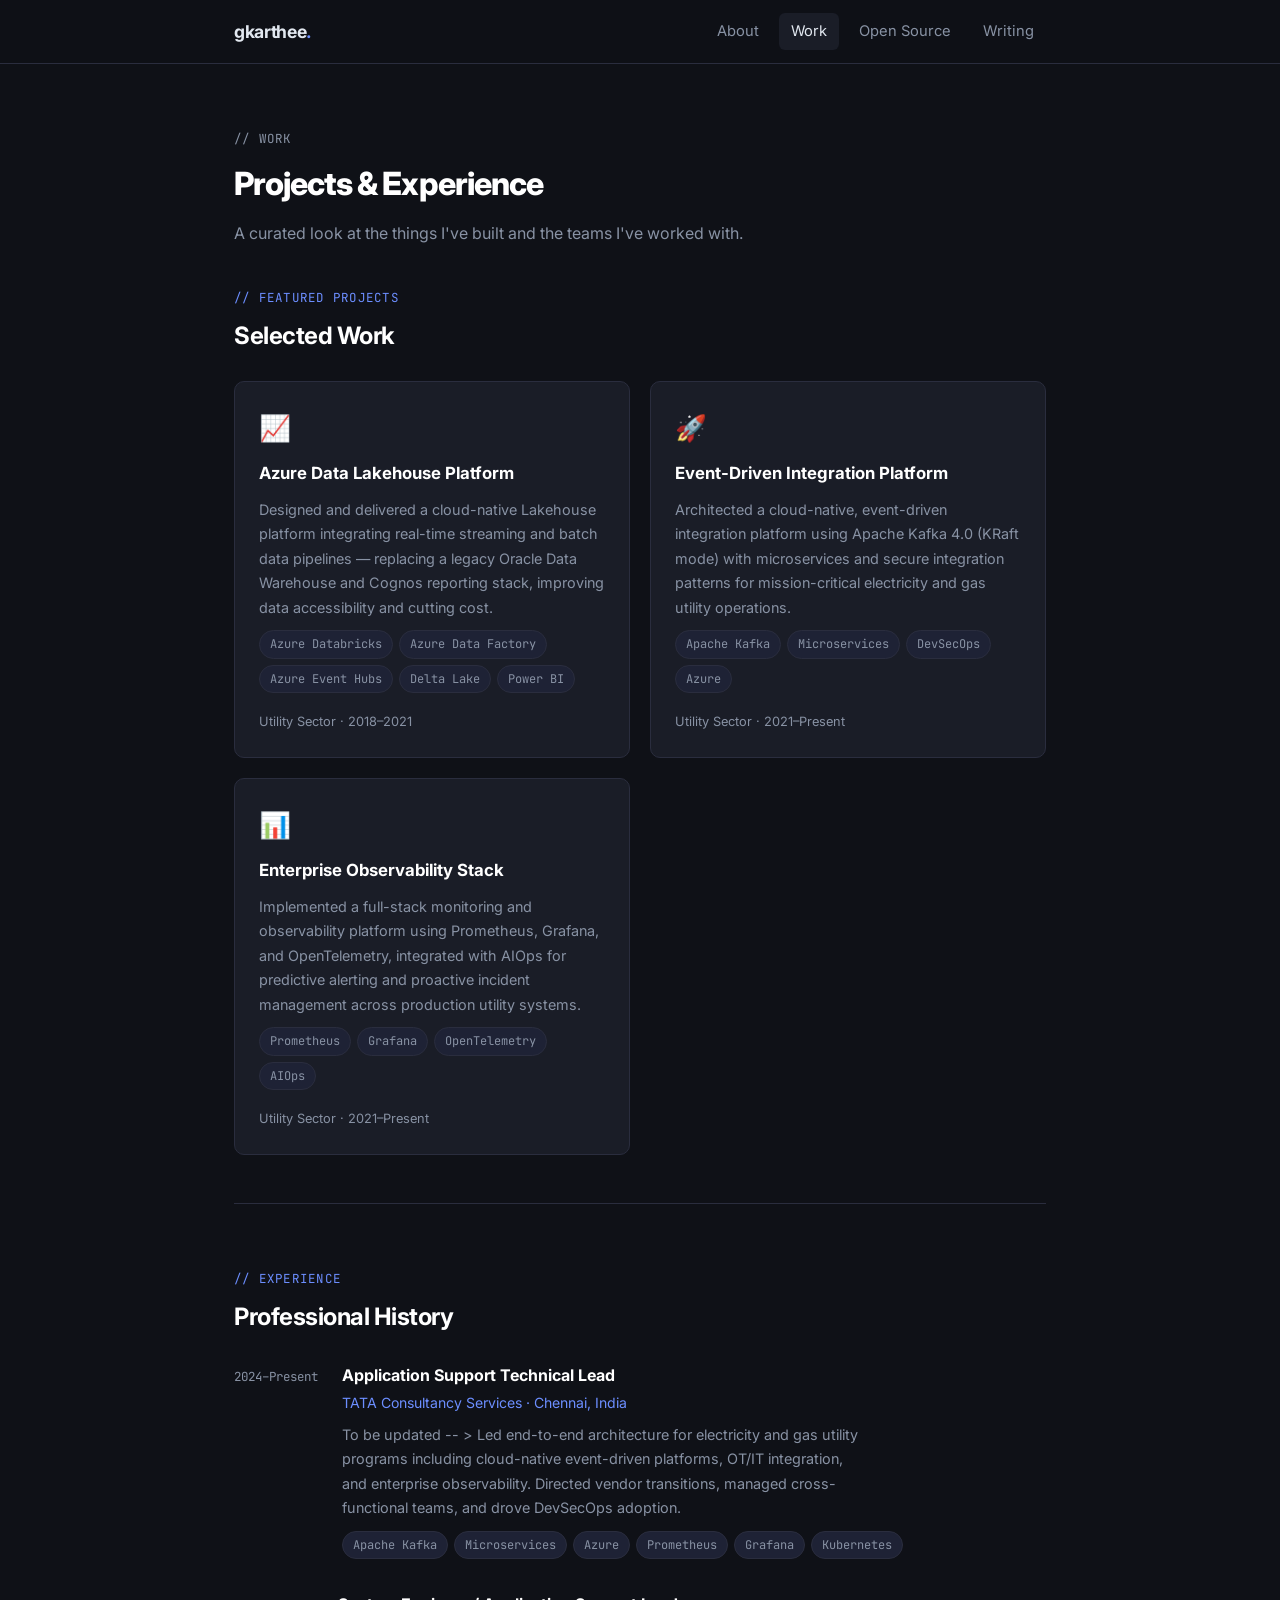
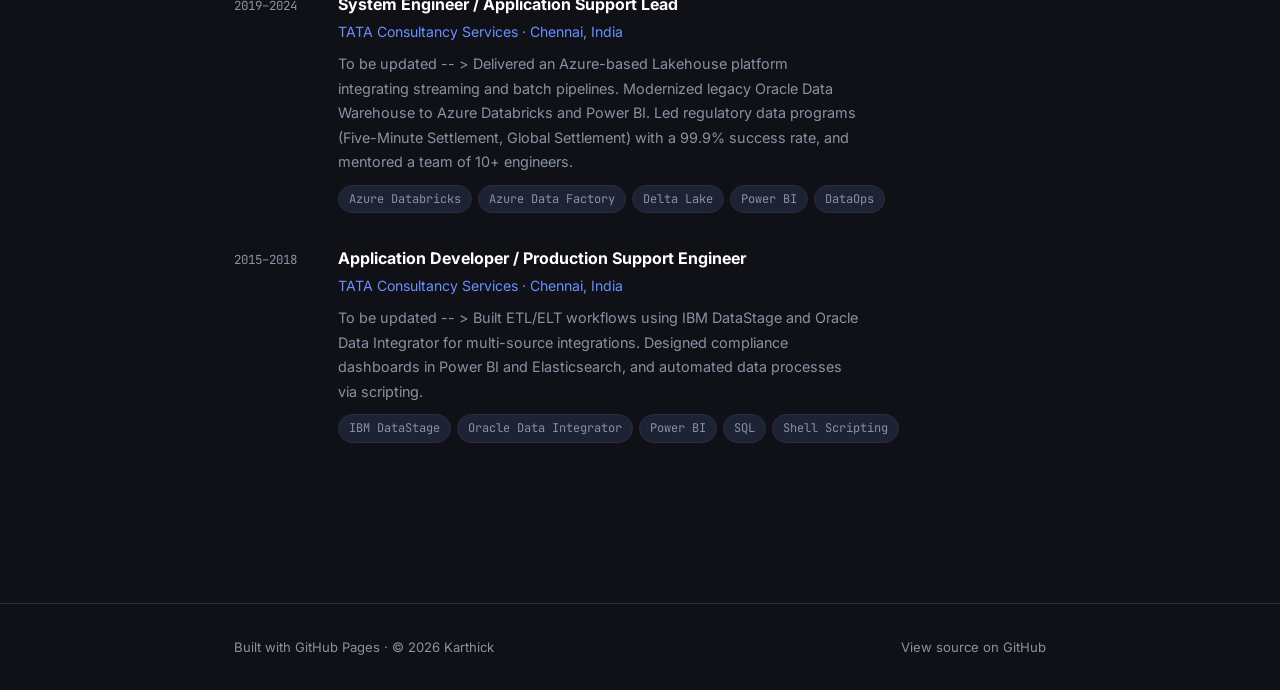
==== work/index.html @ 758ca740 "Updated Work Page" ====
<!DOCTYPE html>
<html lang="en">
<head>
  <meta charset="UTF-8" />
  <meta name="viewport" content="width=device-width, initial-scale=1.0" />
  <meta name="description" content="Karthick Govindasamy – Projects and Professional Experience." />
  <title>Work · Karthick</title>
  <link rel="preconnect" href="https://fonts.googleapis.com" />
  <link rel="preconnect" href="https://fonts.gstatic.com" crossorigin />
  <link href="https://fonts.googleapis.com/css2?family=Inter:wght@400;500;600;700;800&family=JetBrains+Mono:wght@400;500&display=swap" rel="stylesheet" />
  <link rel="stylesheet" href="../assets/css/style.css" />
</head>
<body>

  <!-- ── Navigation ── -->
  <nav>
    <div class="nav-inner">
      <a href="../index.html" class="nav-brand">gkarthee<span>.</span></a>
      <div class="nav-links">
        <a href="../index.html">About</a>
        <a href="../work/index.html" class="active">Work</a>
        <a href="../opensource/index.html">Open Source</a>
        <a href="../writing/index.html">Writing</a>
      </div>
    </div>
  </nav>

  <div class="page">
    <div class="page-header">
      <p class="section-label">// work</p>
      <h1>Projects &amp; Experience</h1>
      <p>A curated look at the things I've built and the teams I've worked with.</p>
    </div>

    <!-- ── Featured Projects ── -->
    <section class="section" style="margin-top: 0;">
      <p class="section-label">// featured projects</p>
      <h2>Selected Work</h2>

      <div class="card-grid">

        <!-- Azure Data Lakehouse -->
        <div class="card">
          <div class="card-icon">&#128200;</div>
          <h3>Azure Data Lakehouse Platform</h3>
          <p>
            Designed and delivered a cloud-native Lakehouse platform integrating real-time streaming
            and batch data pipelines — replacing a legacy Oracle Data Warehouse and Cognos reporting
            stack, improving data accessibility and cutting cost.
          </p>
          <div class="tags">
            <span class="tag">Azure Databricks</span>
            <span class="tag">Azure Data Factory</span>
            <span class="tag">Azure Event Hubs</span>
            <span class="tag">Delta Lake</span>
            <span class="tag">Power BI</span>
          </div>
          <div class="card-footer">
            <span style="font-size:0.8rem; color:var(--color-muted);">Utility Sector · 2018–2021</span>
          </div>
        </div>

        <!-- Kafka Event-Driven Platform -->
        <div class="card">
          <div class="card-icon">&#128640;</div>
          <h3>Event-Driven Integration Platform</h3>
          <p>
            Architected a cloud-native, event-driven integration platform using Apache Kafka 4.0
            (KRaft mode) with microservices and secure integration patterns for mission-critical
            electricity and gas utility operations.
          </p>
          <div class="tags">
            <span class="tag">Apache Kafka</span>
            <span class="tag">Microservices</span>
            <span class="tag">DevSecOps</span>
            <span class="tag">Azure</span>
          </div>
          <div class="card-footer">
            <span style="font-size:0.8rem; color:var(--color-muted);">Utility Sector · 2021–Present</span>
          </div>
        </div>

        <!-- Observability Stack -->
        <div class="card">
          <div class="card-icon">&#128202;</div>
          <h3>Enterprise Observability Stack</h3>
          <p>
            Implemented a full-stack monitoring and observability platform using Prometheus,
            Grafana, and OpenTelemetry, integrated with AIOps for predictive alerting and
            proactive incident management across production utility systems.
          </p>
          <div class="tags">
            <span class="tag">Prometheus</span>
            <span class="tag">Grafana</span>
            <span class="tag">OpenTelemetry</span>
            <span class="tag">AIOps</span>
          </div>
          <div class="card-footer">
            <span style="font-size:0.8rem; color:var(--color-muted);">Utility Sector · 2021–Present</span>
          </div>
        </div>

      </div>
      <!-- TODO: Add more project cards as needed -->
    </section>

    <hr class="divider" />

    <!-- ── Experience ── -->
    <section class="section">
      <p class="section-label">// experience</p>
      <h2>Professional History</h2>

      <!--
        IMPORTANT: Only include information you are comfortable sharing publicly.
        Do NOT include: salary/compensation data, unreleased product details,
        confidential client names without permission, or proprietary details.
      -->

      <div style="display: flex; flex-direction: column; gap: 32px;">

        <!-- Application Support Technical Lead -->
        <div style="display:flex; gap: 24px;">
          <div style="min-width:80px; font-family:var(--font-mono); font-size:0.78rem; color:var(--color-muted); padding-top:4px;">
            2024–Present
          </div>
          <div>
            <h3 style="color:#fff; font-size:1rem; font-weight:700;">Application Support Technical Lead</h3>
            <p style="color:var(--color-accent); font-size:0.88rem; margin: 2px 0 8px;">TATA Consultancy Services &middot; Chennai, India</p>
            <p style="color:var(--color-muted); font-size:0.9rem; max-width:520px;">
              To be updated -- > Led end-to-end architecture for electricity and gas utility programs including
              cloud-native event-driven platforms, OT/IT integration, and enterprise observability.
              Directed vendor transitions, managed cross-functional teams, and drove DevSecOps adoption.
            </p>
            <div class="tags" style="margin-top:10px;">
              <span class="tag">Apache Kafka</span>
              <span class="tag">Microservices</span>
              <span class="tag">Azure</span>
              <span class="tag">Prometheus</span>
              <span class="tag">Grafana</span>
              <span class="tag">Kubernetes</span>
            </div>
          </div>
        </div>

        <!-- System Engineer / Application Support Lead -->
        <div style="display:flex; gap: 24px;">
          <div style="min-width:80px; font-family:var(--font-mono); font-size:0.78rem; color:var(--color-muted); padding-top:4px;">
            2019–2024
          </div>
          <div>
            <h3 style="color:#fff; font-size:1rem; font-weight:700;">System Engineer / Application Support Lead</h3>
            <p style="color:var(--color-accent); font-size:0.88rem; margin: 2px 0 8px;">TATA Consultancy Services &middot; Chennai, India</p>
            <p style="color:var(--color-muted); font-size:0.9rem; max-width:520px;">
              To be updated -- > Delivered an Azure-based Lakehouse platform integrating streaming and batch pipelines.
              Modernized legacy Oracle Data Warehouse to Azure Databricks and Power BI.
              Led regulatory data programs (Five-Minute Settlement, Global Settlement) with
              a 99.9% success rate, and mentored a team of 10+ engineers.
            </p>
            <div class="tags" style="margin-top:10px;">
              <span class="tag">Azure Databricks</span>
              <span class="tag">Azure Data Factory</span>
              <span class="tag">Delta Lake</span>
              <span class="tag">Power BI</span>
              <span class="tag">DataOps</span>
            </div>
          </div>
        </div>

        <!-- Application Developer / Production Support Engineer -->
        <div style="display:flex; gap: 24px;">
          <div style="min-width:80px; font-family:var(--font-mono); font-size:0.78rem; color:var(--color-muted); padding-top:4px;">
            2015–2018
          </div>
          <div>
            <h3 style="color:#fff; font-size:1rem; font-weight:700;">Application Developer / Production Support Engineer</h3>
            <p style="color:var(--color-accent); font-size:0.88rem; margin: 2px 0 8px;">TATA Consultancy Services &middot; Chennai, India</p>
            <p style="color:var(--color-muted); font-size:0.9rem; max-width:520px;">
              To be updated -- > Built ETL/ELT workflows using IBM DataStage and Oracle Data Integrator for
              multi-source integrations. Designed compliance dashboards in Power BI and
              Elasticsearch, and automated data processes via scripting.
            </p>
            <div class="tags" style="margin-top:10px;">
              <span class="tag">IBM DataStage</span>
              <span class="tag">Oracle Data Integrator</span>
              <span class="tag">Power BI</span>
              <span class="tag">SQL</span>
              <span class="tag">Shell Scripting</span>
            </div>
          </div>
        </div>

      </div>
    </section>

  </div>

  <!-- ── Footer ── -->
  <footer>
    <div class="footer-inner">
      <p>Built with GitHub Pages &middot; &copy; <span id="yr"></span> Karthick</p>
      <p>
        <a href="https://github.com/gkarthee/karthick" target="_blank" rel="noopener"
           style="color:var(--color-muted); font-size:0.82rem;">
          View source on GitHub
        </a>
      </p>
    </div>
  </footer>

  <script>document.getElementById('yr').textContent = new Date().getFullYear();</script>
</body>
</html>
---- assets/css/style.css ----
/* =========================================================
   Professional Profile Site – Shared Stylesheet
   ========================================================= */

/* ── Reset & Base ── */
*, *::before, *::after { box-sizing: border-box; margin: 0; padding: 0; }

:root {
  --color-bg:         #0f1117;
  --color-surface:    #1a1d27;
  --color-border:     #2a2d3e;
  --color-accent:     #6c8eff;
  --color-accent-dim: #3d52a0;
  --color-text:       #e2e8f0;
  --color-muted:      #8892a4;
  --color-tag-bg:     #1e2235;
  --font-sans:        'Inter', system-ui, -apple-system, sans-serif;
  --font-mono:        'JetBrains Mono', 'Fira Code', monospace;
  --radius:           10px;
  --max-w:            860px;
  --nav-h:            64px;
}

html { scroll-behavior: smooth; }

body {
  background: var(--color-bg);
  color: var(--color-text);
  font-family: var(--font-sans);
  font-size: 16px;
  line-height: 1.7;
  min-height: 100vh;
}

a { color: var(--color-accent); text-decoration: none; }
a:hover { text-decoration: underline; }

img { max-width: 100%; display: block; }

/* ── Navigation ── */
nav {
  position: sticky;
  top: 0;
  z-index: 100;
  background: rgba(15, 17, 23, 0.85);
  backdrop-filter: blur(12px);
  border-bottom: 1px solid var(--color-border);
  height: var(--nav-h);
  display: flex;
  align-items: center;
}

.nav-inner {
  max-width: var(--max-w);
  margin: 0 auto;
  padding: 0 24px;
  width: 100%;
  display: flex;
  align-items: center;
  justify-content: space-between;
}

.nav-brand {
  font-weight: 700;
  font-size: 1.1rem;
  color: var(--color-text);
  letter-spacing: -0.02em;
}
.nav-brand span { color: var(--color-accent); }

.nav-links { display: flex; gap: 8px; }

.nav-links a {
  color: var(--color-muted);
  font-size: 0.92rem;
  padding: 6px 12px;
  border-radius: 6px;
  transition: color 0.2s, background 0.2s;
}
.nav-links a:hover,
.nav-links a.active {
  color: var(--color-text);
  background: var(--color-surface);
  text-decoration: none;
}

/* ── Page wrapper ── */
.page { max-width: var(--max-w); margin: 0 auto; padding: 0 24px 80px; }

/* ── Hero (index only) ── */
.hero {
  padding: 80px 0 64px;
  display: flex;
  flex-direction: column;
  gap: 20px;
}

.hero-eyebrow {
  font-size: 0.85rem;
  font-family: var(--font-mono);
  color: var(--color-accent);
  letter-spacing: 0.08em;
  text-transform: uppercase;
}

.hero h1 {
  font-size: clamp(2rem, 5vw, 3rem);
  font-weight: 800;
  letter-spacing: -0.04em;
  line-height: 1.15;
  color: #fff;
}

.hero h1 span { color: var(--color-accent); }

.hero-sub {
  font-size: 1.15rem;
  color: var(--color-muted);
  max-width: 560px;
}

.hero-actions { display: flex; gap: 12px; flex-wrap: wrap; margin-top: 8px; }

.btn {
  display: inline-flex;
  align-items: center;
  gap: 6px;
  padding: 10px 20px;
  border-radius: var(--radius);
  font-size: 0.92rem;
  font-weight: 600;
  transition: opacity 0.2s, transform 0.15s;
  cursor: pointer;
}
.btn:hover { opacity: 0.88; transform: translateY(-1px); text-decoration: none; }

.btn-primary {
  background: var(--color-accent);
  color: #fff;
}

.btn-outline {
  border: 1px solid var(--color-border);
  color: var(--color-text);
  background: transparent;
}
.btn-outline:hover { border-color: var(--color-accent); color: var(--color-accent); }

/* ── Section heading ── */
.section { margin-top: 64px; }
.section-label {
  font-family: var(--font-mono);
  font-size: 0.78rem;
  text-transform: uppercase;
  letter-spacing: 0.1em;
  color: var(--color-accent);
  margin-bottom: 8px;
}
.section h2 {
  font-size: 1.5rem;
  font-weight: 700;
  letter-spacing: -0.02em;
  margin-bottom: 24px;
  color: #fff;
}

/* ── Divider ── */
.divider {
  border: none;
  border-top: 1px solid var(--color-border);
  margin: 48px 0;
}

/* ── Cards ── */
.card-grid {
  display: grid;
  grid-template-columns: repeat(auto-fill, minmax(280px, 1fr));
  gap: 20px;
}

.card {
  background: var(--color-surface);
  border: 1px solid var(--color-border);
  border-radius: var(--radius);
  padding: 24px;
  transition: border-color 0.2s, transform 0.2s;
  display: flex;
  flex-direction: column;
  gap: 10px;
}
.card:hover { border-color: var(--color-accent-dim); transform: translateY(-2px); }

.card-icon { font-size: 1.6rem; }
.card h3 { font-size: 1.05rem; font-weight: 700; color: #fff; }
.card p { font-size: 0.9rem; color: var(--color-muted); flex: 1; }

.card-footer {
  display: flex;
  align-items: center;
  justify-content: space-between;
  margin-top: 8px;
}

/* ── Tags ── */
.tags { display: flex; flex-wrap: wrap; gap: 6px; }
.tag {
  background: var(--color-tag-bg);
  border: 1px solid var(--color-border);
  color: var(--color-muted);
  font-size: 0.75rem;
  padding: 3px 10px;
  border-radius: 999px;
  font-family: var(--font-mono);
}

/* ── List items (writing / articles) ── */
.post-list { list-style: none; display: flex; flex-direction: column; gap: 2px; }
.post-item {
  display: flex;
  align-items: baseline;
  justify-content: space-between;
  gap: 16px;
  padding: 14px 0;
  border-bottom: 1px solid var(--color-border);
}
.post-item:last-child { border-bottom: none; }

.post-title { font-size: 1rem; font-weight: 500; color: var(--color-text); }
.post-title:hover { color: var(--color-accent); }
.post-meta { font-size: 0.8rem; color: var(--color-muted); white-space: nowrap; font-family: var(--font-mono); }

/* ── Page header (inner pages) ── */
.page-header { padding: 56px 0 40px; }
.page-header h1 { font-size: 2rem; font-weight: 800; letter-spacing: -0.03em; color: #fff; }
.page-header p { color: var(--color-muted); margin-top: 8px; max-width: 520px; }

/* ── Skill pills (profile) ── */
.skill-group { margin-bottom: 20px; }
.skill-group-label { font-size: 0.8rem; font-family: var(--font-mono); color: var(--color-muted); margin-bottom: 8px; text-transform: uppercase; letter-spacing: 0.06em; }
.pills { display: flex; flex-wrap: wrap; gap: 8px; }
.pill {
  background: var(--color-surface);
  border: 1px solid var(--color-border);
  color: var(--color-text);
  font-size: 0.85rem;
  padding: 5px 14px;
  border-radius: 6px;
}

/* ── Social links ── */
.social-links { display: flex; gap: 16px; flex-wrap: wrap; margin-top: 8px; }
.social-link {
  display: inline-flex;
  align-items: center;
  gap: 6px;
  color: var(--color-muted);
  font-size: 0.88rem;
  transition: color 0.2s;
}
.social-link:hover { color: var(--color-accent); text-decoration: none; }

/* ── Footer ── */
footer {
  border-top: 1px solid var(--color-border);
  margin-top: 80px;
  padding: 32px 0;
}
.footer-inner {
  max-width: var(--max-w);
  margin: 0 auto;
  padding: 0 24px;
  display: flex;
  align-items: center;
  justify-content: space-between;
  flex-wrap: wrap;
  gap: 12px;
}
.footer-inner p { font-size: 0.82rem; color: var(--color-muted); }

/* ── Responsive ── */
@media (max-width: 600px) {
  .nav-links a { padding: 6px 8px; font-size: 0.85rem; }
  .hero { padding: 48px 0 40px; }
  .card-grid { grid-template-columns: 1fr; }
  .post-item { flex-direction: column; gap: 4px; }
  .footer-inner { justify-content: center; text-align: center; }
}
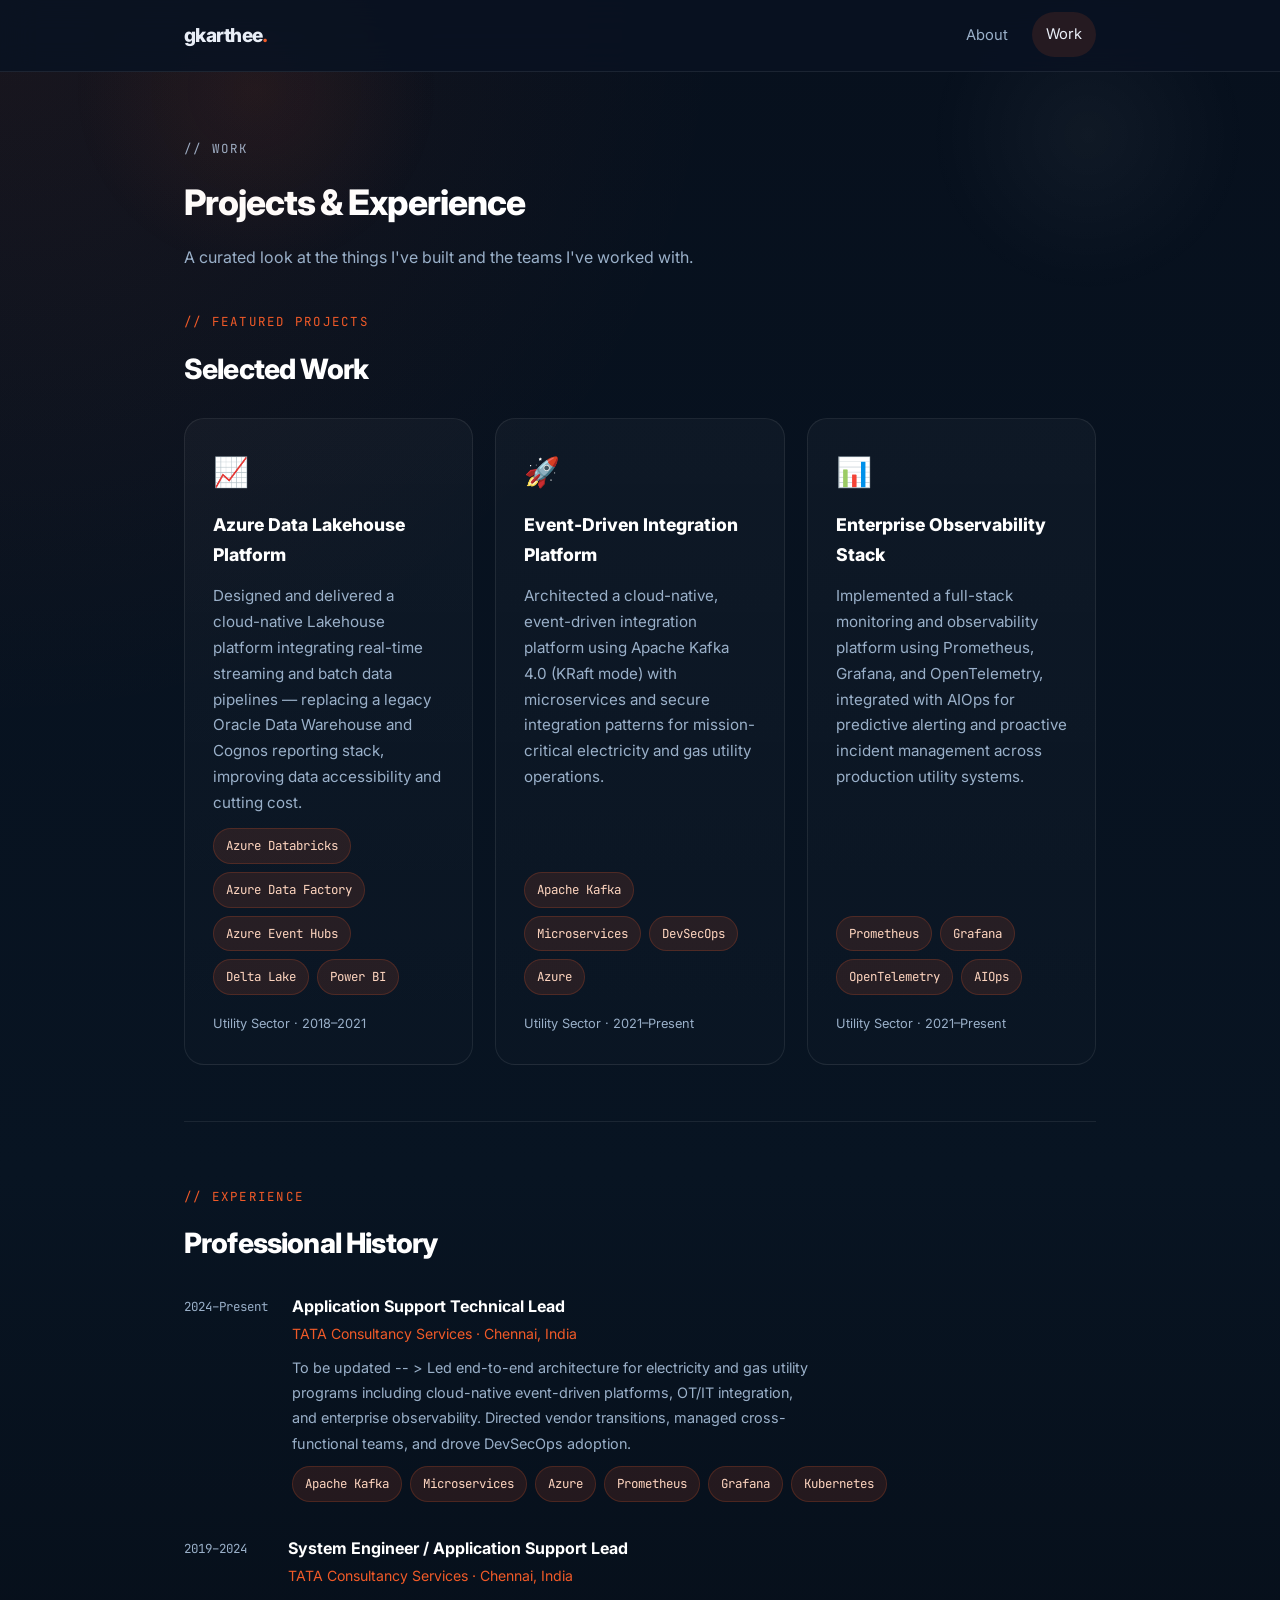
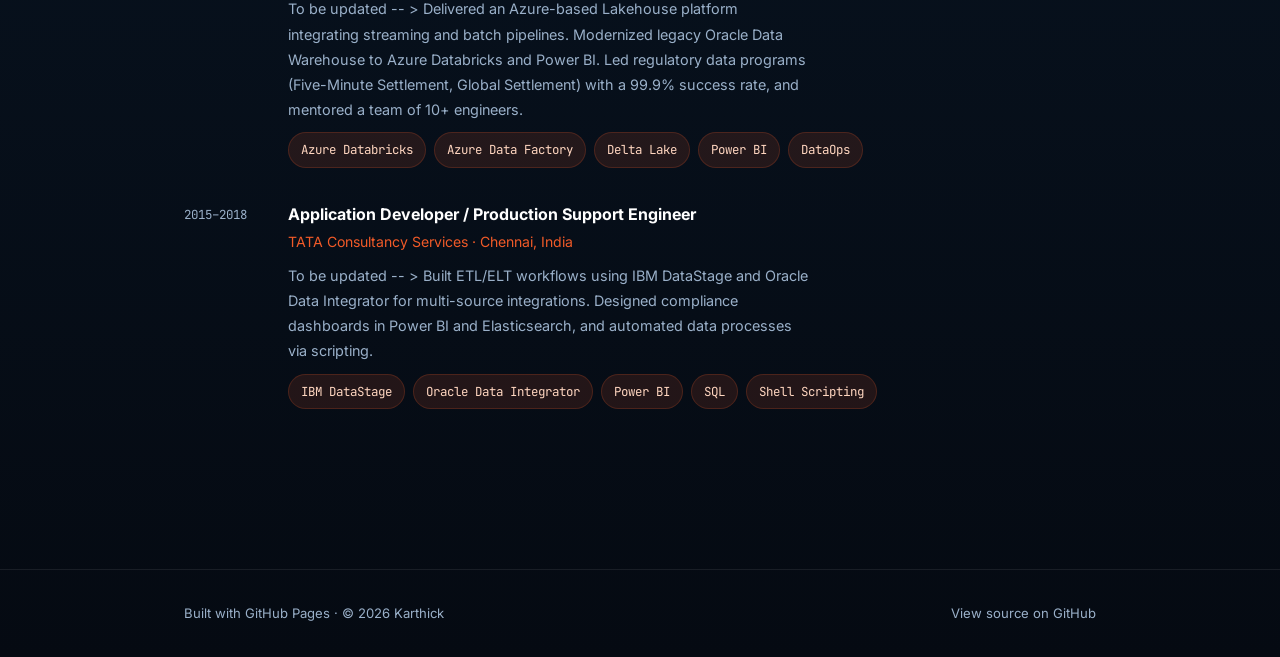
==== commit ff97d741: "Updated Main Page" ====
--- a/work/index.html
+++ b/work/index.html
@@ -18,9 +18,9 @@
       <a href="../index.html" class="nav-brand">gkarthee<span>.</span></a>
       <div class="nav-links">
         <a href="../index.html">About</a>
-        <a href="../work/index.html" class="active">Work</a>
+        <a href="../work/index.html" class="active">Work</a><!-- commenting to add the details later 
         <a href="../opensource/index.html">Open Source</a>
-        <a href="../writing/index.html">Writing</a>
+        <a href="../writing/index.html">Writing</a>-->
       </div>
     </div>
   </nav>
--- a/assets/css/style.css
+++ b/assets/css/style.css
@@ -1,35 +1,48 @@
 /* =========================================================
-   Professional Profile Site – Shared Stylesheet
+   Professional Profile Site – Grafana-Inspired Theme
    ========================================================= */
 
 /* ── Reset & Base ── */
 *, *::before, *::after { box-sizing: border-box; margin: 0; padding: 0; }
 
 :root {
-  --color-bg:         #0f1117;
-  --color-surface:    #1a1d27;
-  --color-border:     #2a2d3e;
-  --color-accent:     #6c8eff;
-  --color-accent-dim: #3d52a0;
-  --color-text:       #e2e8f0;
-  --color-muted:      #8892a4;
-  --color-tag-bg:     #1e2235;
-  --font-sans:        'Inter', system-ui, -apple-system, sans-serif;
-  --font-mono:        'JetBrains Mono', 'Fira Code', monospace;
-  --radius:           10px;
-  --max-w:            860px;
-  --nav-h:            64px;
+  --color-bg:          #07101d;
+  --color-bg-soft:     #0c1728;
+  --color-surface:     #111b2f;
+  --color-surface-strong:#18243c;
+  --color-border:      rgba(255,255,255,0.08);
+  --color-accent:      #f05a28;
+  --color-accent-dim:  #d26a43;
+  --color-text:        #e9eef7;
+  --color-muted:       #9ab0c9;
+  --color-muted-strong:#7e95b4;
+  --color-tag-bg:      rgba(240,90,40,0.12);
+  --font-sans:         'Inter', system-ui, -apple-system, sans-serif;
+  --font-mono:         'JetBrains Mono', 'Fira Code', monospace;
+  --radius:            16px;
+  --max-w:             960px;
+  --nav-h:             72px;
 }
 
 html { scroll-behavior: smooth; }
 
 body {
-  background: var(--color-bg);
+  min-height: 100vh;
+  background: radial-gradient(circle at top left, rgba(240,90,40,0.08), transparent 28%),
+              linear-gradient(180deg, #07101d 0%, #081422 52%, #050a12 100%);
   color: var(--color-text);
   font-family: var(--font-sans);
   font-size: 16px;
-  line-height: 1.7;
-  min-height: 100vh;
+  line-height: 1.75;
+}
+
+body::before {
+  content: '';
+  position: fixed;
+  inset: 0;
+  pointer-events: none;
+  background: radial-gradient(circle at 20% 10%, rgba(240,90,40,0.08), transparent 14%),
+              radial-gradient(circle at 85% 15%, rgba(255,255,255,0.04), transparent 12%);
 }
 
 a { color: var(--color-accent); text-decoration: none; }
@@ -42,8 +55,8 @@
   position: sticky;
   top: 0;
   z-index: 100;
-  background: rgba(15, 17, 23, 0.85);
-  backdrop-filter: blur(12px);
+  background: rgba(9, 18, 34, 0.9);
+  backdrop-filter: blur(18px);
   border-bottom: 1px solid var(--color-border);
   height: var(--nav-h);
   display: flex;
@@ -61,86 +74,105 @@
 }
 
 .nav-brand {
-  font-weight: 700;
-  font-size: 1.1rem;
-  color: var(--color-text);
-  letter-spacing: -0.02em;
+  font-weight: 800;
+  font-size: 1.2rem;
+  color: var(--color-text);
+  letter-spacing: -0.03em;
 }
 .nav-brand span { color: var(--color-accent); }
 
-.nav-links { display: flex; gap: 8px; }
+.nav-links {
+  display: flex;
+  gap: 10px;
+}
 
 .nav-links a {
   color: var(--color-muted);
   font-size: 0.92rem;
-  padding: 6px 12px;
-  border-radius: 6px;
-  transition: color 0.2s, background 0.2s;
+  padding: 10px 14px;
+  border-radius: 999px;
+  transition: color 0.2s, background 0.2s, transform 0.2s;
 }
 .nav-links a:hover,
 .nav-links a.active {
   color: var(--color-text);
-  background: var(--color-surface);
-  text-decoration: none;
+  background: rgba(240, 90, 40, 0.12);
+  transform: translateY(-1px);
 }
 
 /* ── Page wrapper ── */
-.page { max-width: var(--max-w); margin: 0 auto; padding: 0 24px 80px; }
+.page {
+  max-width: var(--max-w);
+  margin: 0 auto;
+  padding: 0 24px 80px;
+}
 
 /* ── Hero (index only) ── */
 .hero {
-  padding: 80px 0 64px;
+  margin-top: 32px;
+  padding: 48px 40px;
   display: flex;
   flex-direction: column;
   gap: 20px;
+  background: rgba(20, 30, 48, 0.85);
+  border: 1px solid var(--color-border);
+  border-radius: 24px;
+  box-shadow: 0 24px 60px rgba(0, 0, 0, 0.18);
+  backdrop-filter: blur(10px);
 }
 
 .hero-eyebrow {
-  font-size: 0.85rem;
+  font-size: 0.82rem;
   font-family: var(--font-mono);
   color: var(--color-accent);
-  letter-spacing: 0.08em;
+  letter-spacing: 0.18em;
   text-transform: uppercase;
 }
 
 .hero h1 {
-  font-size: clamp(2rem, 5vw, 3rem);
+  font-size: clamp(2.4rem, 5vw, 3.6rem);
   font-weight: 800;
-  letter-spacing: -0.04em;
-  line-height: 1.15;
-  color: #fff;
+  letter-spacing: -0.05em;
+  line-height: 1.05;
+  color: #ffffff;
 }
 
 .hero h1 span { color: var(--color-accent); }
 
 .hero-sub {
-  font-size: 1.15rem;
-  color: var(--color-muted);
-  max-width: 560px;
-}
-
-.hero-actions { display: flex; gap: 12px; flex-wrap: wrap; margin-top: 8px; }
+  font-size: 1.05rem;
+  color: var(--color-muted);
+  max-width: 640px;
+}
+
+.hero-actions {
+  display: flex;
+  gap: 14px;
+  flex-wrap: wrap;
+  margin-top: 12px;
+}
 
 .btn {
   display: inline-flex;
   align-items: center;
-  gap: 6px;
-  padding: 10px 20px;
-  border-radius: var(--radius);
-  font-size: 0.92rem;
-  font-weight: 600;
-  transition: opacity 0.2s, transform 0.15s;
+  gap: 8px;
+  padding: 13px 22px;
+  border-radius: 999px;
+  font-size: 0.95rem;
+  font-weight: 700;
+  transition: transform 0.2s, box-shadow 0.2s, opacity 0.2s;
   cursor: pointer;
 }
-.btn:hover { opacity: 0.88; transform: translateY(-1px); text-decoration: none; }
+.btn:hover { transform: translateY(-2px); opacity: 0.95; }
 
 .btn-primary {
-  background: var(--color-accent);
-  color: #fff;
+  background: linear-gradient(135deg, var(--color-accent), #ff7b49);
+  color: #09121e;
+  box-shadow: 0 18px 30px rgba(240, 90, 40, 0.22);
 }
 
 .btn-outline {
-  border: 1px solid var(--color-border);
+  border: 1px solid rgba(255, 255, 255, 0.12);
   color: var(--color-text);
   background: transparent;
 }
@@ -152,63 +184,67 @@
   font-family: var(--font-mono);
   font-size: 0.78rem;
   text-transform: uppercase;
-  letter-spacing: 0.1em;
+  letter-spacing: 0.18em;
   color: var(--color-accent);
-  margin-bottom: 8px;
+  margin-bottom: 12px;
 }
 .section h2 {
-  font-size: 1.5rem;
-  font-weight: 700;
-  letter-spacing: -0.02em;
+  font-size: 1.75rem;
+  font-weight: 800;
+  letter-spacing: -0.03em;
   margin-bottom: 24px;
-  color: #fff;
+  color: #ffffff;
 }
 
 /* ── Divider ── */
 .divider {
   border: none;
-  border-top: 1px solid var(--color-border);
-  margin: 48px 0;
+  border-top: 1px solid rgba(255, 255, 255, 0.08);
+  margin: 56px 0;
 }
 
 /* ── Cards ── */
 .card-grid {
   display: grid;
   grid-template-columns: repeat(auto-fill, minmax(280px, 1fr));
-  gap: 20px;
+  gap: 22px;
 }
 
 .card {
-  background: var(--color-surface);
-  border: 1px solid var(--color-border);
-  border-radius: var(--radius);
-  padding: 24px;
-  transition: border-color 0.2s, transform 0.2s;
+  background: linear-gradient(180deg, rgba(255,255,255,0.03), rgba(255,255,255,0.01));
+  border: 1px solid rgba(255,255,255,0.08);
+  border-radius: 20px;
+  padding: 28px;
+  transition: transform 0.24s, border-color 0.24s, box-shadow 0.24s;
   display: flex;
   flex-direction: column;
-  gap: 10px;
-}
-.card:hover { border-color: var(--color-accent-dim); transform: translateY(-2px); }
-
-.card-icon { font-size: 1.6rem; }
-.card h3 { font-size: 1.05rem; font-weight: 700; color: #fff; }
-.card p { font-size: 0.9rem; color: var(--color-muted); flex: 1; }
+  gap: 12px;
+}
+.card:hover {
+  transform: translateY(-4px);
+  border-color: var(--color-accent);
+  box-shadow: 0 22px 48px rgba(0, 0, 0, 0.18);
+}
+
+.card-icon { font-size: 1.8rem; }
+.card h3 { font-size: 1.1rem; font-weight: 800; color: #ffffff; }
+.card p { font-size: 0.95rem; color: var(--color-muted); flex: 1; line-height: 1.7; }
 
 .card-footer {
   display: flex;
   align-items: center;
   justify-content: space-between;
-  margin-top: 8px;
+  margin-top: 6px;
 }
 
 /* ── Tags ── */
-.tags { display: flex; flex-wrap: wrap; gap: 6px; }
+.tags { display: flex; flex-wrap: wrap; gap: 8px; }
 .tag {
   background: var(--color-tag-bg);
-  border: 1px solid var(--color-border);
-  color: var(--color-muted);
-  font-size: 0.75rem;
-  padding: 3px 10px;
+  border: 1px solid rgba(240, 90, 40, 0.2);
+  color: #ffd6c0;
+  font-size: 0.78rem;
+  padding: 6px 12px;
   border-radius: 999px;
   font-family: var(--font-mono);
 }
@@ -220,44 +256,77 @@
   align-items: baseline;
   justify-content: space-between;
   gap: 16px;
-  padding: 14px 0;
-  border-bottom: 1px solid var(--color-border);
+  padding: 16px 0;
+  border-bottom: 1px solid rgba(255, 255, 255, 0.08);
 }
 .post-item:last-child { border-bottom: none; }
 
-.post-title { font-size: 1rem; font-weight: 500; color: var(--color-text); }
+.post-title { font-size: 1rem; font-weight: 600; color: var(--color-text); }
 .post-title:hover { color: var(--color-accent); }
-.post-meta { font-size: 0.8rem; color: var(--color-muted); white-space: nowrap; font-family: var(--font-mono); }
+.post-meta { font-size: 0.82rem; color: var(--color-muted); white-space: nowrap; font-family: var(--font-mono); }
 
 /* ── Page header (inner pages) ── */
 .page-header { padding: 56px 0 40px; }
-.page-header h1 { font-size: 2rem; font-weight: 800; letter-spacing: -0.03em; color: #fff; }
-.page-header p { color: var(--color-muted); margin-top: 8px; max-width: 520px; }
+.page-header h1 { font-size: 2.2rem; font-weight: 800; letter-spacing: -0.03em; color: #ffffff; }
+.page-header p { color: var(--color-muted); margin-top: 10px; max-width: 520px; }
 
 /* ── Skill pills (profile) ── */
-.skill-group { margin-bottom: 20px; }
-.skill-group-label { font-size: 0.8rem; font-family: var(--font-mono); color: var(--color-muted); margin-bottom: 8px; text-transform: uppercase; letter-spacing: 0.06em; }
-.pills { display: flex; flex-wrap: wrap; gap: 8px; }
+.skill-group { margin-bottom: 24px; }
+.skill-group-label {
+  font-size: 0.82rem;
+  font-family: var(--font-mono);
+  color: var(--color-muted);
+  margin-bottom: 12px;
+  text-transform: uppercase;
+  letter-spacing: 0.12em;
+}
+.pills { display: flex; flex-wrap: wrap; gap: 10px; }
 .pill {
-  background: var(--color-surface);
-  border: 1px solid var(--color-border);
-  color: var(--color-text);
-  font-size: 0.85rem;
-  padding: 5px 14px;
-  border-radius: 6px;
+  background: rgba(255,255,255,0.04);
+  border: 1px solid rgba(255,255,255,0.08);
+  color: var(--color-text);
+  font-size: 0.9rem;
+  padding: 8px 16px;
+  border-radius: 999px;
 }
 
 /* ── Social links ── */
-.social-links { display: flex; gap: 16px; flex-wrap: wrap; margin-top: 8px; }
+.social-links { display: flex; gap: 18px; flex-wrap: wrap; margin-top: 8px; }
 .social-link {
   display: inline-flex;
   align-items: center;
-  gap: 6px;
-  color: var(--color-muted);
-  font-size: 0.88rem;
-  transition: color 0.2s;
-}
-.social-link:hover { color: var(--color-accent); text-decoration: none; }
+  gap: 8px;
+  color: var(--color-muted);
+  font-size: 0.92rem;
+  transition: color 0.2s, transform 0.2s;
+}
+.social-link:hover { color: var(--color-accent); transform: translateX(2px); text-decoration: none; }
+
+footer {
+  margin-top: 56px;
+  padding: 24px 0 40px;
+  color: var(--color-muted);
+}
+
+.footer-inner {
+  max-width: var(--max-w);
+  margin: 0 auto;
+  padding: 0 24px;
+  display: flex;
+  justify-content: space-between;
+  gap: 16px;
+  flex-wrap: wrap;
+}
+
+footer a { color: var(--color-muted); }
+footer a:hover { color: var(--color-accent); }
+
+@media (max-width: 720px) {
+  .hero { padding: 32px 24px; }
+  .page { padding: 0 18px 60px; }
+  .nav-inner { padding: 0 18px; }
+  .footer-inner { flex-direction: column; align-items: flex-start; }
+}
 
 /* ── Footer ── */
 footer {
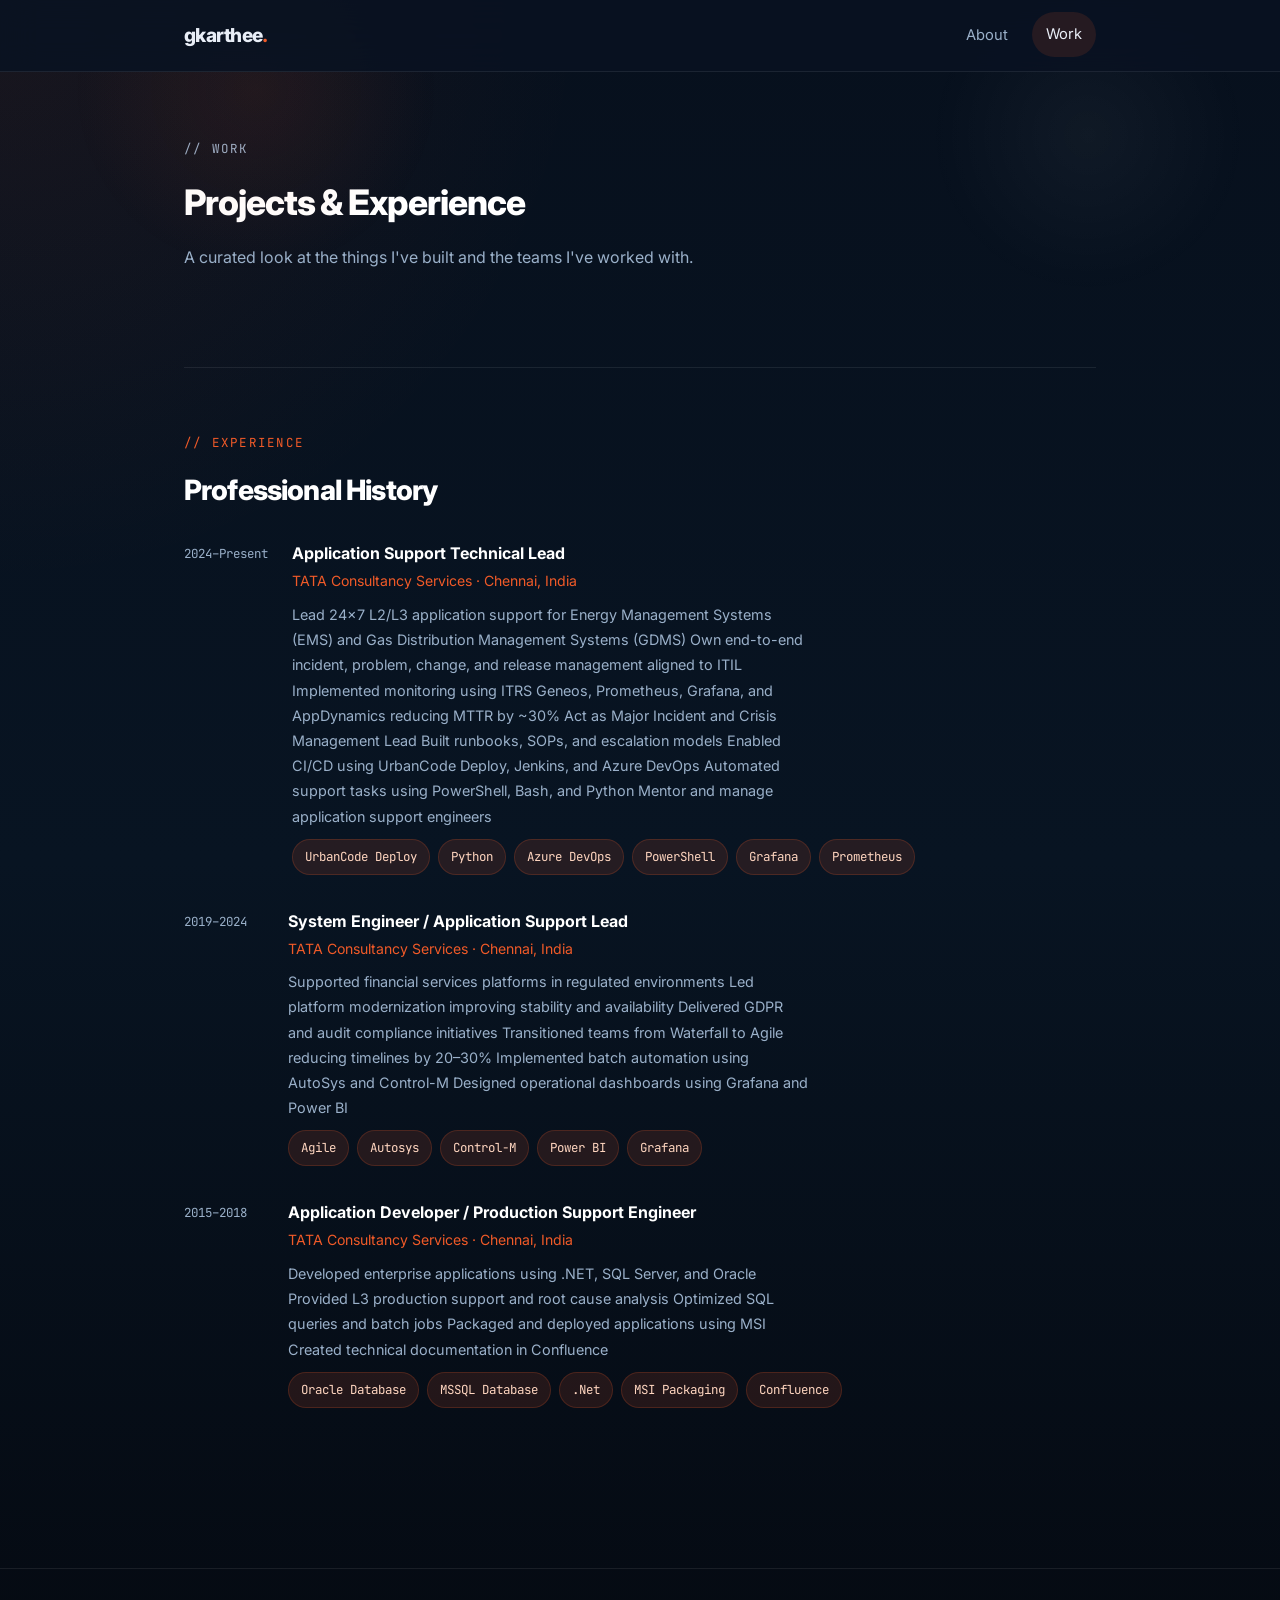
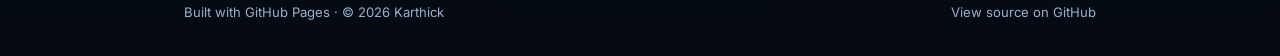
==== commit c1a779b3: "Update Work Page" ====
--- a/work/index.html
+++ b/work/index.html
@@ -32,14 +32,15 @@
       <p>A curated look at the things I've built and the teams I've worked with.</p>
     </div>
 
-    <!-- ── Featured Projects ── -->
+    
+    <!-- ── Featured Projects ── --><!-- commenting to add the details later
     <section class="section" style="margin-top: 0;">
       <p class="section-label">// featured projects</p>
       <h2>Selected Work</h2>
 
-      <div class="card-grid">
-
-        <!-- Azure Data Lakehouse -->
+      <div class="card-grid"> -->
+
+        <!-- Azure Data Lakehouse --><!-- commenting to add the details later
         <div class="card">
           <div class="card-icon">&#128200;</div>
           <h3>Azure Data Lakehouse Platform</h3>
@@ -58,9 +59,9 @@
           <div class="card-footer">
             <span style="font-size:0.8rem; color:var(--color-muted);">Utility Sector · 2018–2021</span>
           </div>
-        </div>
-
-        <!-- Kafka Event-Driven Platform -->
+        </div> -->
+
+        <!-- Kafka Event-Driven Platform --><!-- commenting to add the details later
         <div class="card">
           <div class="card-icon">&#128640;</div>
           <h3>Event-Driven Integration Platform</h3>
@@ -78,9 +79,9 @@
           <div class="card-footer">
             <span style="font-size:0.8rem; color:var(--color-muted);">Utility Sector · 2021–Present</span>
           </div>
-        </div>
-
-        <!-- Observability Stack -->
+        </div> -->
+
+        <!-- Observability Stack --><!-- commenting to add the details later
         <div class="card">
           <div class="card-icon">&#128202;</div>
           <h3>Enterprise Observability Stack</h3>
@@ -101,8 +102,7 @@
         </div>
 
       </div>
-      <!-- TODO: Add more project cards as needed -->
-    </section>
+    </section> -->
 
     <hr class="divider" />
 
@@ -128,17 +128,22 @@
             <h3 style="color:#fff; font-size:1rem; font-weight:700;">Application Support Technical Lead</h3>
             <p style="color:var(--color-accent); font-size:0.88rem; margin: 2px 0 8px;">TATA Consultancy Services &middot; Chennai, India</p>
             <p style="color:var(--color-muted); font-size:0.9rem; max-width:520px;">
-              To be updated -- > Led end-to-end architecture for electricity and gas utility programs including
-              cloud-native event-driven platforms, OT/IT integration, and enterprise observability.
-              Directed vendor transitions, managed cross-functional teams, and drove DevSecOps adoption.
+              Lead 24x7 L2/L3 application support for Energy Management Systems (EMS) and Gas Distribution Management Systems (GDMS)
+              Own end-to-end incident, problem, change, and release management aligned to ITIL
+              Implemented monitoring using ITRS Geneos, Prometheus, Grafana, and AppDynamics reducing MTTR by ~30%
+              Act as Major Incident and Crisis Management Lead
+              Built runbooks, SOPs, and escalation models
+              Enabled CI/CD using UrbanCode Deploy, Jenkins, and Azure DevOps
+              Automated support tasks using PowerShell, Bash, and Python
+              Mentor and manage application support engineers
             </p>
             <div class="tags" style="margin-top:10px;">
-              <span class="tag">Apache Kafka</span>
-              <span class="tag">Microservices</span>
-              <span class="tag">Azure</span>
+              <span class="tag">UrbanCode Deploy</span>
+              <span class="tag">Python</span>
+              <span class="tag">Azure DevOps</span>
+              <span class="tag">PowerShell</span>
+              <span class="tag">Grafana</span>
               <span class="tag">Prometheus</span>
-              <span class="tag">Grafana</span>
-              <span class="tag">Kubernetes</span>
             </div>
           </div>
         </div>
@@ -152,17 +157,19 @@
             <h3 style="color:#fff; font-size:1rem; font-weight:700;">System Engineer / Application Support Lead</h3>
             <p style="color:var(--color-accent); font-size:0.88rem; margin: 2px 0 8px;">TATA Consultancy Services &middot; Chennai, India</p>
             <p style="color:var(--color-muted); font-size:0.9rem; max-width:520px;">
-              To be updated -- > Delivered an Azure-based Lakehouse platform integrating streaming and batch pipelines.
-              Modernized legacy Oracle Data Warehouse to Azure Databricks and Power BI.
-              Led regulatory data programs (Five-Minute Settlement, Global Settlement) with
-              a 99.9% success rate, and mentored a team of 10+ engineers.
+              Supported financial services platforms in regulated environments
+              Led platform modernization improving stability and availability
+              Delivered GDPR and audit compliance initiatives
+              Transitioned teams from Waterfall to Agile reducing timelines by 20–30%
+              Implemented batch automation using AutoSys and Control-M
+              Designed operational dashboards using Grafana and Power BI
             </p>
             <div class="tags" style="margin-top:10px;">
-              <span class="tag">Azure Databricks</span>
-              <span class="tag">Azure Data Factory</span>
-              <span class="tag">Delta Lake</span>
+              <span class="tag">Agile</span>
+              <span class="tag">Autosys</span>
+              <span class="tag">Control-M</span>
               <span class="tag">Power BI</span>
-              <span class="tag">DataOps</span>
+              <span class="tag">Grafana</span>
             </div>
           </div>
         </div>
@@ -176,16 +183,18 @@
             <h3 style="color:#fff; font-size:1rem; font-weight:700;">Application Developer / Production Support Engineer</h3>
             <p style="color:var(--color-accent); font-size:0.88rem; margin: 2px 0 8px;">TATA Consultancy Services &middot; Chennai, India</p>
             <p style="color:var(--color-muted); font-size:0.9rem; max-width:520px;">
-              To be updated -- > Built ETL/ELT workflows using IBM DataStage and Oracle Data Integrator for
-              multi-source integrations. Designed compliance dashboards in Power BI and
-              Elasticsearch, and automated data processes via scripting.
+              Developed enterprise applications using .NET, SQL Server, and Oracle
+              Provided L3 production support and root cause analysis
+              Optimized SQL queries and batch jobs
+              Packaged and deployed applications using MSI
+              Created technical documentation in Confluence
             </p>
             <div class="tags" style="margin-top:10px;">
-              <span class="tag">IBM DataStage</span>
-              <span class="tag">Oracle Data Integrator</span>
-              <span class="tag">Power BI</span>
-              <span class="tag">SQL</span>
-              <span class="tag">Shell Scripting</span>
+              <span class="tag">Oracle Database</span>
+              <span class="tag">MSSQL Database</span>
+              <span class="tag">.Net</span>
+              <span class="tag">MSI Packaging</span>
+              <span class="tag">Confluence</span>
             </div>
           </div>
         </div>
